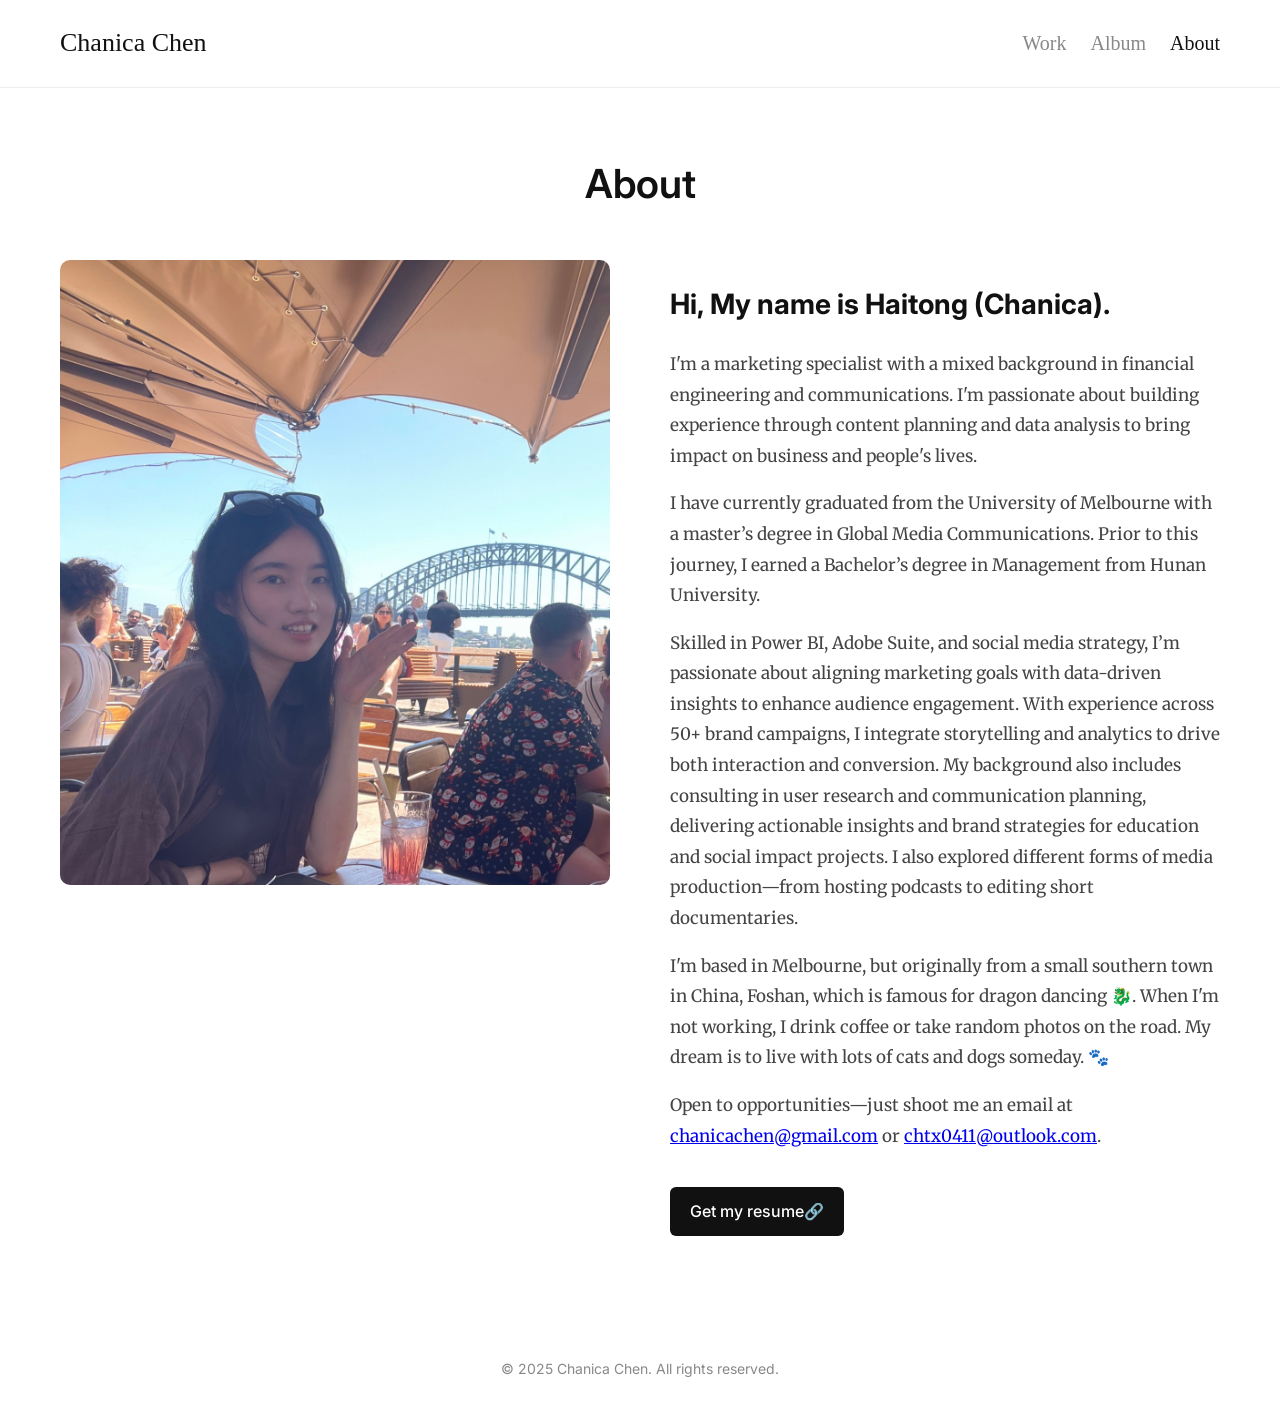
==== about.html @ d1aa795c "chanicachen" ====
<!DOCTYPE html>
<html lang="en">
<head>
  <meta charset="UTF-8">
  <meta name="viewport" content="width=device-width, initial-scale=1.0">
  <title>About – Chanica Chen</title>
  <link href="https://fonts.googleapis.com/css2?family=Inter:wght@400;600;700&family=Kranky&family=Merriweather:ital,wght@0,400;0,700;1,400&display=swap" rel="stylesheet">
  <style>
    body { font-family: 'Merriweather', serif; margin:0; background:#fff; color:#111; line-height:1.8; }
    header { font-family:'Kranky', cursive; display:flex; justify-content:space-between; align-items:center; padding:20px 60px; border-bottom:1px solid #eee; }
    .site-title { font-size:26px; font-weight:400; text-decoration:none; color:#111; font-family:'Kranky', cursive; }
    nav a { margin-left:20px; text-decoration:none; font-family:'Kranky', cursive; font-size:20px; color:#888; transition:color .2s; }
    nav a:hover, nav a.active { color:#111; }

    .page-title { font-family:'Inter', sans-serif; text-align:center; font-size:40px; font-weight:600; margin:60px auto 40px; }
    .container { max-width:1200px; margin:0 auto 80px; padding:0 60px; display:flex; align-items:flex-start; gap:60px; }
    .profile-photo, .bio { flex:1; }
    .profile-photo img { width:100%; height:auto; border-radius:10px; object-fit:cover; }
    .bio h1 { font-family:'Inter', sans-serif; font-size:28px; margin-bottom:20px; }
    .bio p { font-size:17px; color:#444; margin-bottom:16px; }
    .resume-button { display:inline-block; margin-top:20px; padding:10px 20px; background:#111; color:#fff; font-family:'Inter', sans-serif; font-size:16px; font-weight:500; border-radius:6px; text-decoration:none; transition:background .3s; }
    .resume-button:hover { background:#007bff; }
    footer { text-align:center; padding:40px 20px; color:#888; font-size:14px; font-family:'Inter', sans-serif; }
  </style>
</head>
<body>
  <header>
    <a class="site-title" href="index.html">Chanica Chen</a>
    <nav>
      <a href="index.html">Work</a>
      <a href="album.html">Album</a>
      <a href="about.html" class="active">About</a>
    </nav>
  </header>

  <div class="page-title">About</div>

  <div class="container">
    <div class="profile-photo">
      <img src="images/chanica-photo.jpg" alt="Chanica Chen portrait">
    </div>
    <div class="bio">
      <h1>Hi, My name is Haitong (Chanica).</h1>
      <p>I'm a marketing specialist with a mixed background in financial engineering and communications. I'm passionate about building experience through content planning and data analysis to bring impact on business and people's lives.</p>
      <p>I have currently graduated from the University of Melbourne with a master’s degree in Global Media Communications. Prior to this journey, I earned a Bachelor’s degree in Management from Hunan University.</p>
      <p>Skilled in Power BI, Adobe Suite, and social media strategy, I’m passionate about aligning marketing goals with data-driven insights to enhance audience engagement. With experience across 50+ brand campaigns, I integrate storytelling and analytics to drive both interaction and conversion. My background also includes consulting in user research and communication planning, delivering actionable insights and brand strategies for education and social impact projects. I also explored different forms of media production—from hosting podcasts to editing short documentaries.</p>
      <p>I'm based in Melbourne, but originally from a small southern town in China, Foshan, which is famous for dragon dancing 🐉. When I'm not working, I drink coffee or take random photos on the road. My dream is to live with lots of cats and dogs someday. 🐾</p>
      <p>Open to opportunities—just shoot me an email at <a href="mailto:chanicachen@gmail.com">chanicachen@gmail.com</a> or <a href="mailto:chtx0411@outlook.com">chtx0411@outlook.com</a>.</p>
      <a class="resume-button" href="ChanicaChen_Resume.pdf" download>Get my resume🔗</a>
    </div>
  </div>

  <footer>
    © 2025 Chanica Chen. All rights reserved.
  </footer>
</body>
</html>
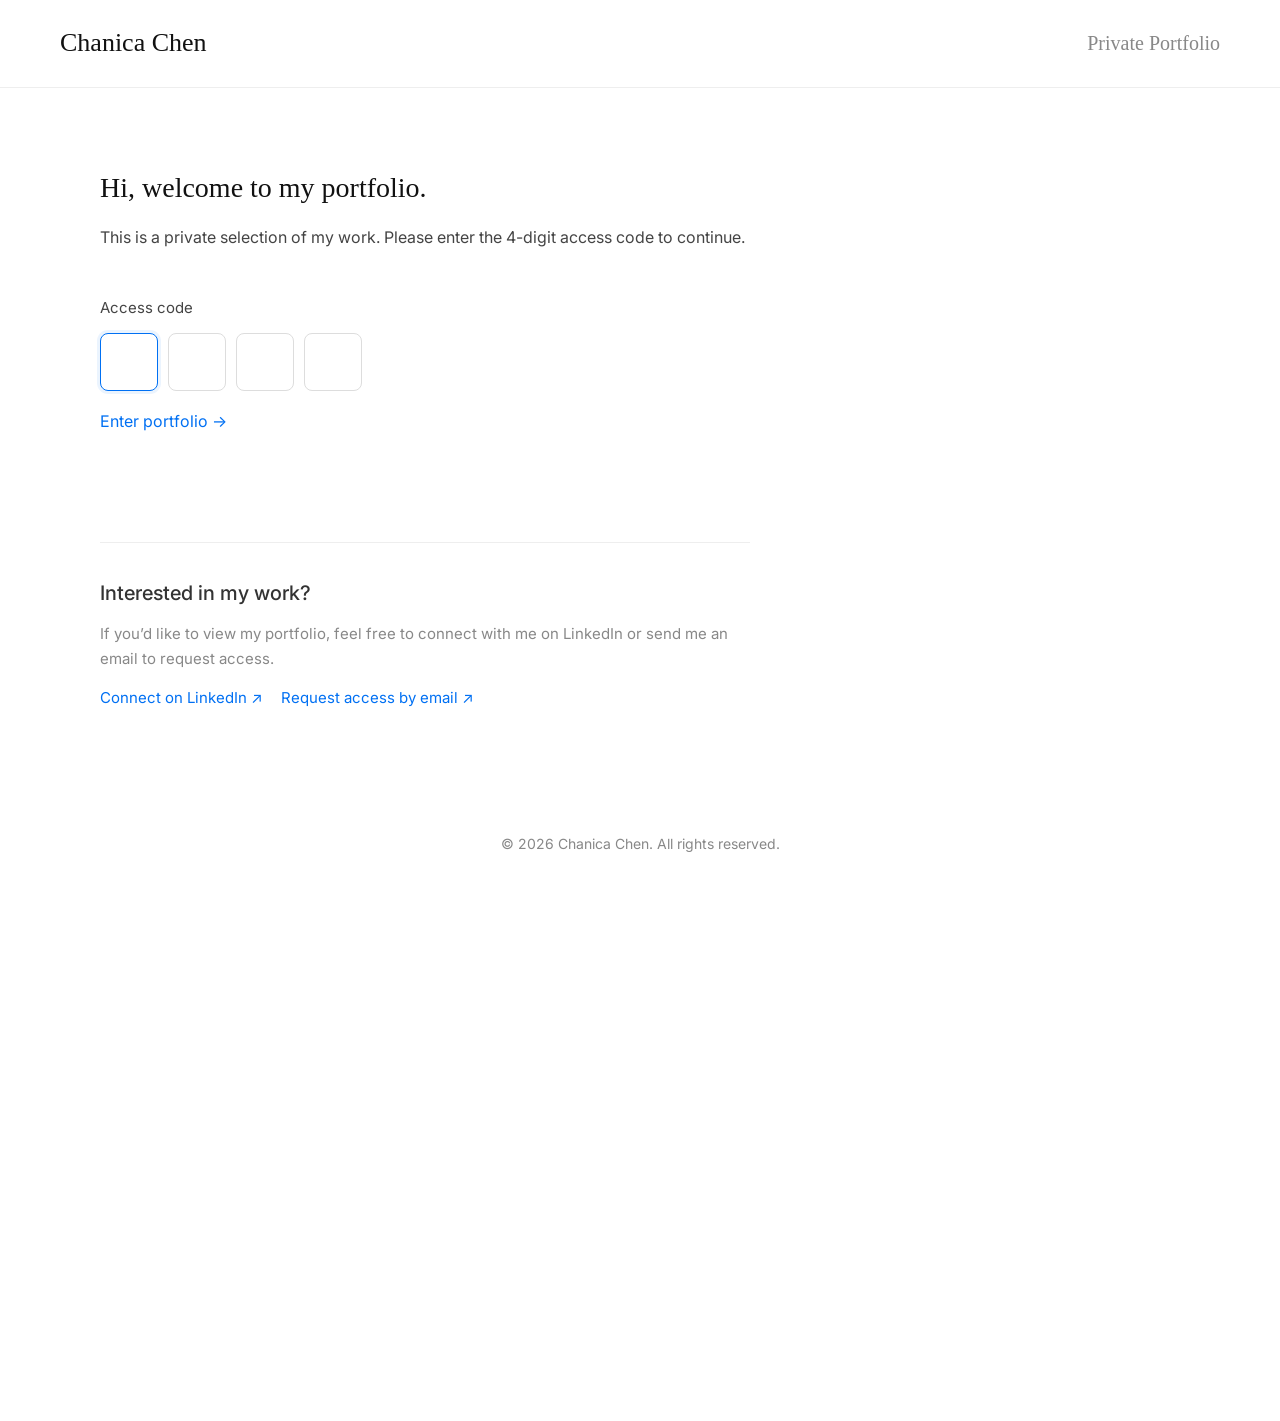
==== commit a08503b5: "Update about.html" ====
--- a/about.html
+++ b/about.html
@@ -22,6 +22,20 @@
     .resume-button:hover { background:#007bff; }
     footer { text-align:center; padding:40px 20px; color:#888; font-size:14px; font-family:'Inter', sans-serif; }
   </style>
+  <meta name="robots" content="noindex, nofollow, noarchive">
+
+<script>
+  document.documentElement.classList.add("access-locked");
+</script>
+
+<style>
+  html.access-locked body > *:not(#portfolio-access-gate) {
+    visibility: hidden !important;
+  }
+</style>
+
+<link rel="stylesheet" href="access-gate-v2.css">
+<script src="access-gate-v2.js" defer></script>
 </head>
 <body>
   <header>
--- a/access-gate-v2.css
+++ b/access-gate-v2.css
@@ -0,0 +1,244 @@
+/* Chanica Chen — Private Portfolio Gate
+   Designed to match the existing portfolio:
+   white background, Kranky headings/nav, Inter UI, blue links. */
+
+html.access-locked,
+html.access-locked body {
+  min-height: 100%;
+  overflow: hidden;
+}
+
+html.access-locked body > *:not(#portfolio-access-gate) {
+  visibility: hidden !important;
+}
+
+#portfolio-access-gate,
+#portfolio-access-gate * {
+  box-sizing: border-box;
+}
+
+#portfolio-access-gate {
+  visibility: visible !important;
+  position: fixed;
+  inset: 0;
+  z-index: 2147483647;
+  overflow-y: auto;
+  background: #fff;
+  color: #111;
+  opacity: 1;
+  transition: opacity 220ms ease;
+}
+
+#portfolio-access-gate.is-leaving {
+  opacity: 0;
+  pointer-events: none;
+}
+
+/* Match the site's existing header */
+.access-header {
+  font-family: 'Kranky', cursive;
+  display: flex;
+  justify-content: space-between;
+  align-items: center;
+  padding: 20px 60px;
+  border-bottom: 1px solid #eee;
+}
+
+.access-site-title {
+  margin: 0;
+  font-family: 'Kranky', cursive;
+  font-size: 26px;
+  font-weight: 400;
+  color: #111;
+}
+
+.access-header-note {
+  margin: 0;
+  font-family: 'Kranky', cursive;
+  font-size: 20px;
+  color: #888;
+}
+
+/* Same content width/padding rhythm as the original homepage intro */
+.access-main {
+  max-width: 1200px;
+  margin: auto;
+  padding: 80px 60px 40px;
+  font-family: 'Inter', sans-serif;
+}
+
+.access-main h1 {
+  margin: 0 0 16px;
+  font-family: 'Kranky', cursive;
+  font-size: 28px;
+  font-weight: 400;
+  line-height: 1.4;
+}
+
+.access-intro {
+  max-width: 650px;
+  margin: 0;
+  color: #444;
+  font-size: 16px;
+  line-height: 1.8;
+}
+
+.access-form {
+  margin-top: 42px;
+  max-width: 520px;
+}
+
+.access-label {
+  display: block;
+  margin-bottom: 12px;
+  color: #444;
+  font-family: 'Inter', sans-serif;
+  font-size: 15px;
+}
+
+.access-pin-row {
+  display: flex;
+  gap: 10px;
+}
+
+.access-pin {
+  width: 58px;
+  height: 58px;
+  padding: 0;
+  border: 1px solid #ddd;
+  border-radius: 8px;
+  outline: none;
+  background: #fff;
+  color: #111;
+  font-family: 'Inter', sans-serif;
+  font-size: 22px;
+  text-align: center;
+  transition: border-color 0.2s ease, box-shadow 0.2s ease;
+}
+
+.access-pin:focus {
+  border-color: #0070f3;
+  box-shadow: 0 0 0 3px rgba(0, 112, 243, 0.08);
+}
+
+.access-submit {
+  display: inline-block;
+  margin-top: 20px;
+  padding: 0;
+  border: 0;
+  background: transparent;
+  color: #0070f3;
+  font-family: 'Inter', sans-serif;
+  font-size: 16px;
+  cursor: pointer;
+}
+
+.access-submit:hover {
+  text-decoration: underline;
+}
+
+.access-error {
+  min-height: 24px;
+  margin: 12px 0 0;
+  color: #b42318;
+  font-family: 'Inter', sans-serif;
+  font-size: 14px;
+}
+
+.access-pin-row.is-error {
+  animation: access-shake 260ms ease;
+}
+
+@keyframes access-shake {
+  0%, 100% { transform: translateX(0); }
+  25% { transform: translateX(-5px); }
+  50% { transform: translateX(4px); }
+  75% { transform: translateX(-2px); }
+}
+
+.access-contact {
+  max-width: 650px;
+  margin-top: 70px;
+  padding-top: 32px;
+  border-top: 1px solid #eee;
+}
+
+.access-contact h2 {
+  margin: 0 0 10px;
+  color: #333;
+  font-family: 'Inter', sans-serif;
+  font-size: 20px;
+  font-weight: 500;
+}
+
+.access-contact p {
+  margin: 0 0 12px;
+  color: #888;
+  font-family: 'Inter', sans-serif;
+  font-size: 15px;
+  line-height: 1.7;
+}
+
+.access-links {
+  display: flex;
+  flex-wrap: wrap;
+  gap: 18px;
+}
+
+.access-links a {
+  color: #0070f3;
+  font-family: 'Inter', sans-serif;
+  font-size: 15px;
+  text-decoration: none;
+}
+
+.access-links a:hover {
+  text-decoration: underline;
+}
+
+.access-footer {
+  max-width: 1200px;
+  margin: 40px auto 0;
+  padding: 40px 20px;
+  color: #888;
+  font-family: 'Inter', sans-serif;
+  font-size: 14px;
+  text-align: center;
+}
+
+@media (max-width: 700px) {
+  .access-header {
+    padding: 18px 20px;
+  }
+
+  .access-site-title {
+    font-size: 23px;
+  }
+
+  .access-header-note {
+    font-size: 17px;
+  }
+
+  .access-main {
+    padding: 58px 20px 30px;
+  }
+
+  .access-pin {
+    width: 54px;
+    height: 54px;
+  }
+
+  .access-contact {
+    margin-top: 56px;
+  }
+}
+
+@media (prefers-reduced-motion: reduce) {
+  #portfolio-access-gate {
+    transition: none;
+  }
+
+  .access-pin-row.is-error {
+    animation: none;
+  }
+}
